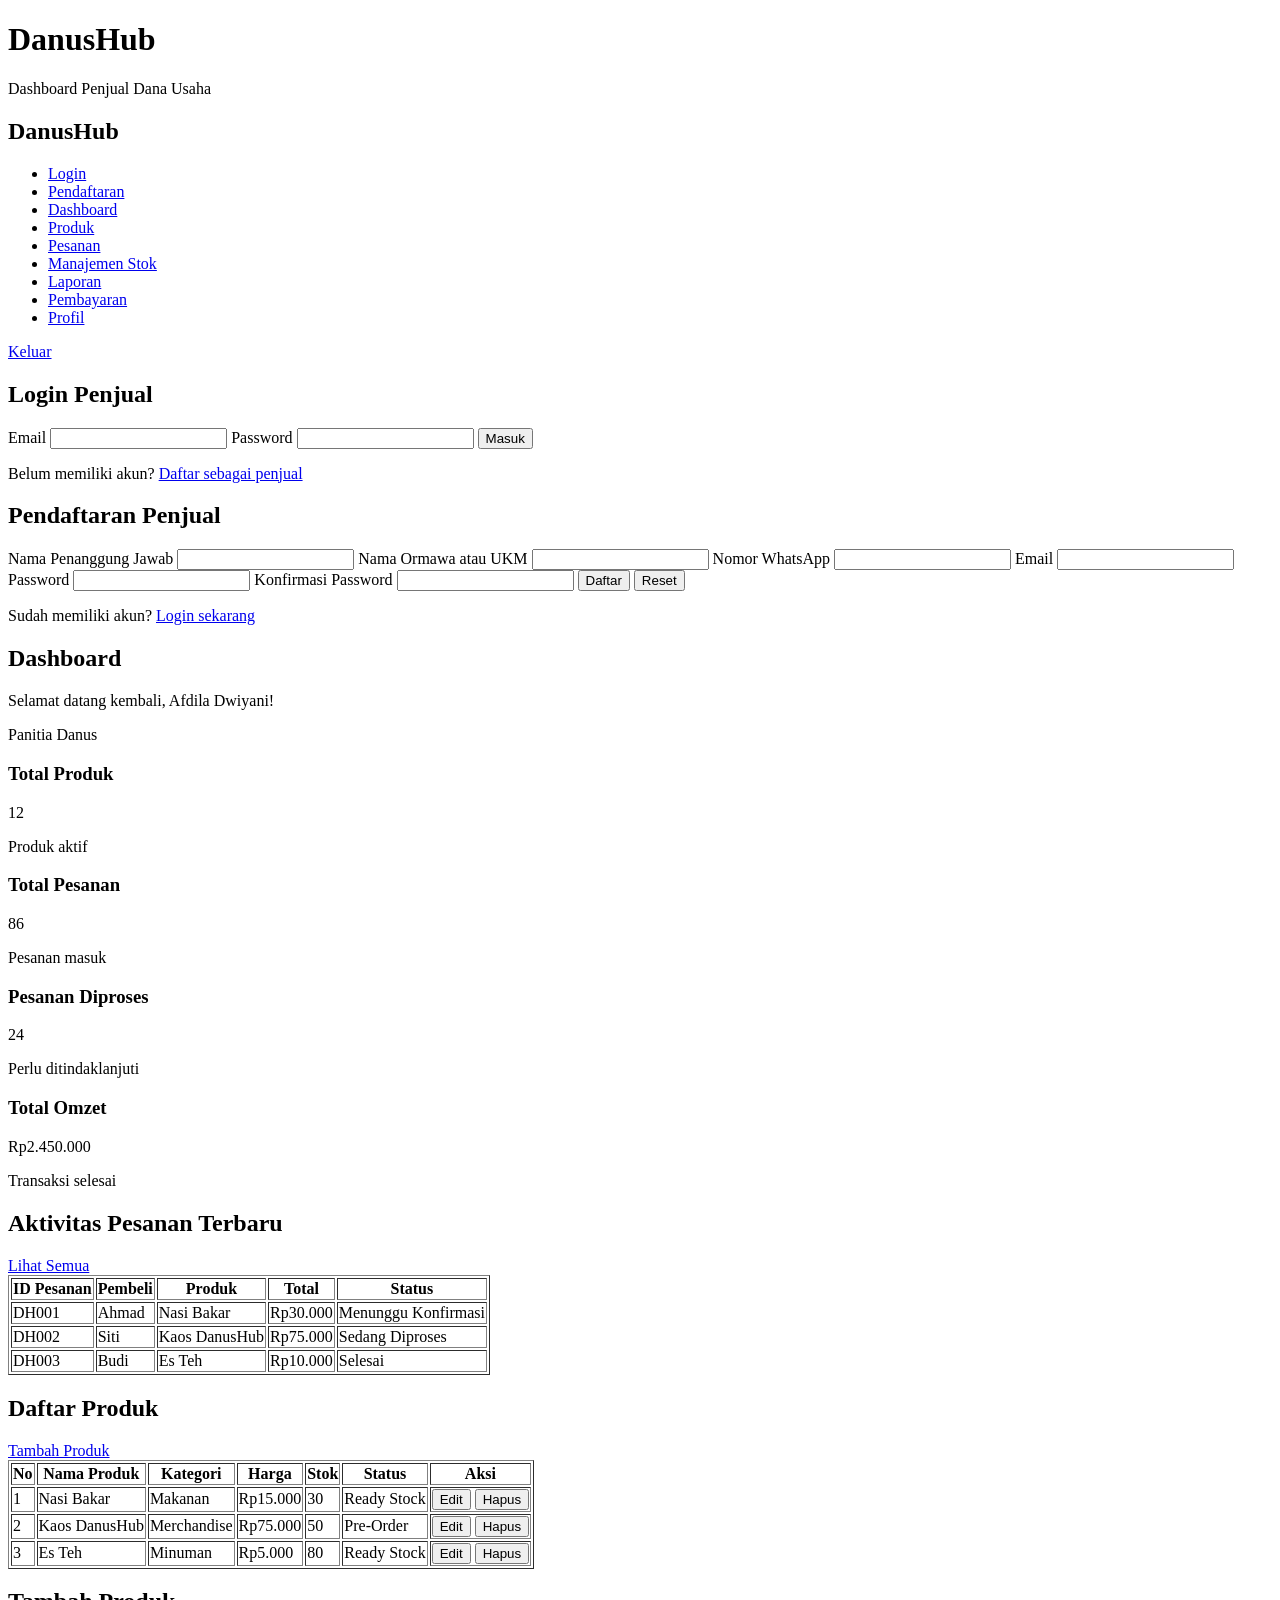
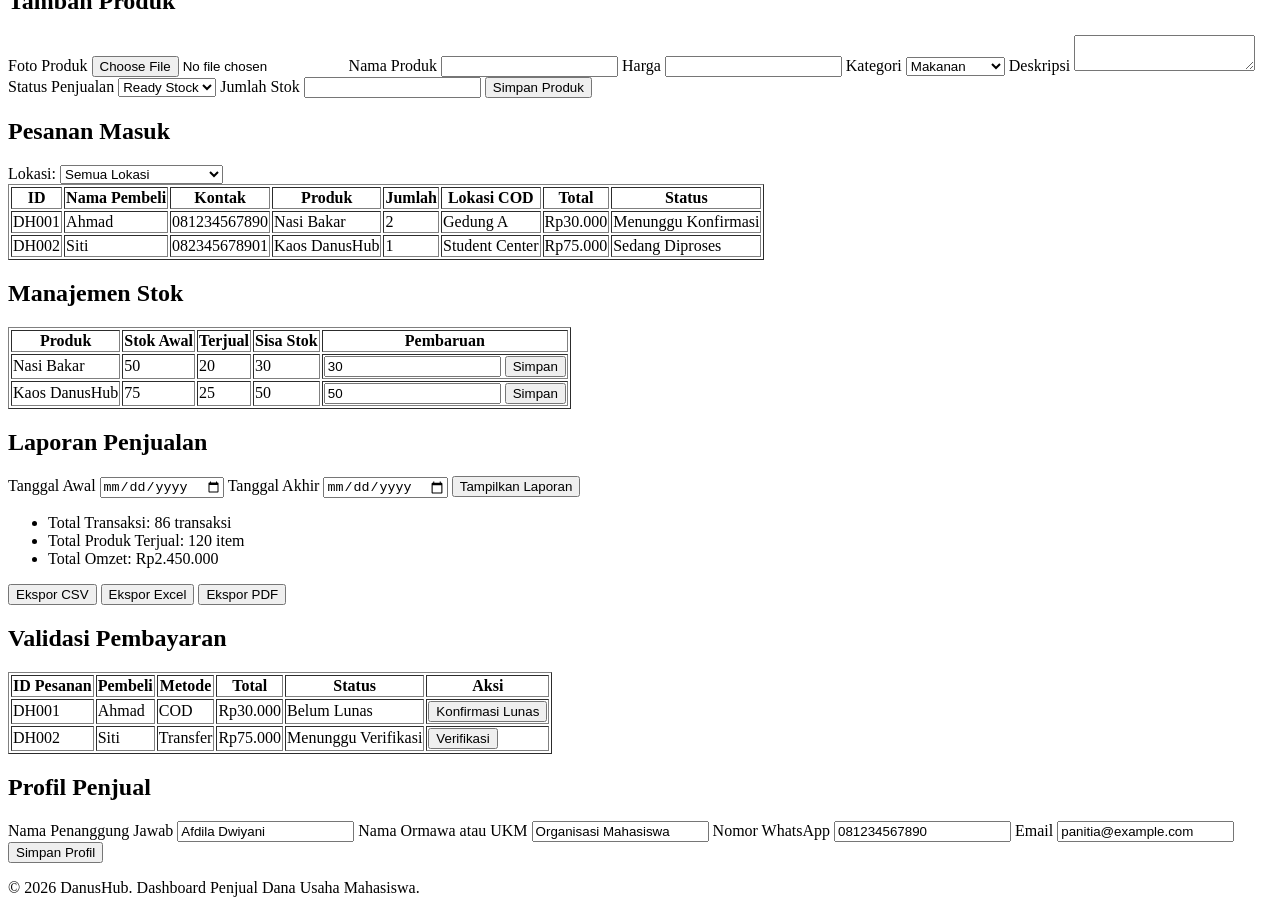
==== index.html @ 1421d28a "Menambahkan File HTML" ====
<!DOCTYPE html>
<html lang="id">
<head>
    <meta charset="UTF-8">
    <meta name="viewport" content="width=device-width, initial-scale=1.0">
    <title>DanusHub - Dashboard</title>
</head>
<body>

    <header class="topbar">
        <h1>DanusHub</h1>
        <p>Dashboard Penjual Dana Usaha</p>
    </header>

    <div class="layout">

        <aside class="sidebar">
            <h2>DanusHub</h2>

            <nav>
                <ul>
                    <!-- ...existing code... -->
                    <li><a href="#login">Login</a></li>
                    <li><a href="#pendaftaran">Pendaftaran</a></li>
                    <!-- ...existing code... -->
                    <li><a href="#dashboard">Dashboard</a></li>
                    <li><a href="#produk">Produk</a></li>
                    <li><a href="#pesanan">Pesanan</a></li>
                    <li><a href="#stok">Manajemen Stok</a></li>
                    <li><a href="#laporan">Laporan</a></li>
                    <li><a href="#pembayaran">Pembayaran</a></li>
                    <li><a href="#profil">Profil</a></li>
                </ul>
            </nav>

            <a href="#login">Keluar</a>
        </aside>

        <main class="main-content">
                        <!-- ...existing code... -->

            <section id="login" class="content-section">
                <h2>Login Penjual</h2>

                <form>
                    <label for="login-email">Email</label>
                    <input type="email" id="login-email" name="login-email" required>

                    <label for="login-password">Password</label>
                    <input type="password" id="login-password" name="login-password" required>

                    <button type="submit">Masuk</button>
                </form>

                <p>Belum memiliki akun?
                    <a href="#pendaftaran">Daftar sebagai penjual</a>
                </p>
            </section>

            <section id="pendaftaran" class="content-section">
                <h2>Pendaftaran Penjual</h2>

                <form>
                    <label for="nama-penanggung-jawab">Nama Penanggung Jawab</label>
                    <input
                        type="text"
                        id="nama-penanggung-jawab"
                        name="nama-penanggung-jawab"
                        required
                    >

                    <label for="nama-ormawa">Nama Ormawa atau UKM</label>
                    <input
                        type="text"
                        id="nama-ormawa"
                        name="nama-ormawa"
                        required
                    >

                    <label for="nomor-whatsapp">Nomor WhatsApp</label>
                    <input
                        type="tel"
                        id="nomor-whatsapp"
                        name="nomor-whatsapp"
                        required
                    >

                    <label for="email-pendaftaran">Email</label>
                    <input
                        type="email"
                        id="email-pendaftaran"
                        name="email-pendaftaran"
                        required
                    >

                    <label for="password-pendaftaran">Password</label>
                    <input
                        type="password"
                        id="password-pendaftaran"
                        name="password-pendaftaran"
                        required
                    >

                    <label for="konfirmasi-password">Konfirmasi Password</label>
                    <input
                        type="password"
                        id="konfirmasi-password"
                        name="konfirmasi-password"
                        required
                    >

                    <button type="submit">Daftar</button>
                    <button type="reset">Reset</button>
                </form>

                <p>Sudah memiliki akun?
                    <a href="#login">Login sekarang</a>
                </p>
            </section>

            <!-- ...existing code... -->
            <section id="dashboard" class="dashboard-header">
                <div>
                    <h2>Dashboard</h2>
                    <p>Selamat datang kembali, Afdila Dwiyani!</p>
                </div>

                <div class="user-info">
                    <span>Panitia Danus</span>
                </div>
            </section>

            <section class="statistics">
                <article class="stat-card">
                    <h3>Total Produk</h3>
                    <p>12</p>
                    <span>Produk aktif</span>
                </article>

                <article class="stat-card">
                    <h3>Total Pesanan</h3>
                    <p>86</p>
                    <span>Pesanan masuk</span>
                </article>

                <article class="stat-card">
                    <h3>Pesanan Diproses</h3>
                    <p>24</p>
                    <span>Perlu ditindaklanjuti</span>
                </article>

                <article class="stat-card">
                    <h3>Total Omzet</h3>
                    <p>Rp2.450.000</p>
                    <span>Transaksi selesai</span>
                </article>
            </section>

            <section class="content-section">
                <div class="section-title">
                    <h2>Aktivitas Pesanan Terbaru</h2>
                    <a href="#pesanan">Lihat Semua</a>
                </div>

                <table border="1">
                    <thead>
                        <tr>
                            <th>ID Pesanan</th>
                            <th>Pembeli</th>
                            <th>Produk</th>
                            <th>Total</th>
                            <th>Status</th>
                        </tr>
                    </thead>
                    <tbody>
                        <tr>
                            <td>DH001</td>
                            <td>Ahmad</td>
                            <td>Nasi Bakar</td>
                            <td>Rp30.000</td>
                            <td>Menunggu Konfirmasi</td>
                        </tr>
                        <tr>
                            <td>DH002</td>
                            <td>Siti</td>
                            <td>Kaos DanusHub</td>
                            <td>Rp75.000</td>
                            <td>Sedang Diproses</td>
                        </tr>
                        <tr>
                            <td>DH003</td>
                            <td>Budi</td>
                            <td>Es Teh</td>
                            <td>Rp10.000</td>
                            <td>Selesai</td>
                        </tr>
                    </tbody>
                </table>
            </section>

            <section id="produk" class="content-section">
                <div class="section-title">
                    <h2>Daftar Produk</h2>
                    <a href="#tambah-produk">Tambah Produk</a>
                </div>

                <table border="1">
                    <thead>
                        <tr>
                            <th>No</th>
                            <th>Nama Produk</th>
                            <th>Kategori</th>
                            <th>Harga</th>
                            <th>Stok</th>
                            <th>Status</th>
                            <th>Aksi</th>
                        </tr>
                    </thead>
                    <tbody>
                        <tr>
                            <td>1</td>
                            <td>Nasi Bakar</td>
                            <td>Makanan</td>
                            <td>Rp15.000</td>
                            <td>30</td>
                            <td>Ready Stock</td>
                            <td>
                                <button type="button">Edit</button>
                                <button type="button">Hapus</button>
                            </td>
                        </tr>
                        <tr>
                            <td>2</td>
                            <td>Kaos DanusHub</td>
                            <td>Merchandise</td>
                            <td>Rp75.000</td>
                            <td>50</td>
                            <td>Pre-Order</td>
                            <td>
                                <button type="button">Edit</button>
                                <button type="button">Hapus</button>
                            </td>
                        </tr>
                        <tr>
                            <td>3</td>
                            <td>Es Teh</td>
                            <td>Minuman</td>
                            <td>Rp5.000</td>
                            <td>80</td>
                            <td>Ready Stock</td>
                            <td>
                                <button type="button">Edit</button>
                                <button type="button">Hapus</button>
                            </td>
                        </tr>
                    </tbody>
                </table>
            </section>

            <section id="tambah-produk" class="content-section">
                <h2>Tambah Produk</h2>

                <form>
                    <label for="foto">Foto Produk</label>
                    <input type="file" id="foto" name="foto">

                    <label for="nama-produk">Nama Produk</label>
                    <input type="text" id="nama-produk" name="nama-produk" required>

                    <label for="harga">Harga</label>
                    <input type="number" id="harga" name="harga" required>

                    <label for="kategori">Kategori</label>
                    <select id="kategori" name="kategori">
                        <option value="makanan">Makanan</option>
                        <option value="minuman">Minuman</option>
                        <option value="merchandise">Merchandise</option>
                        <option value="jasa">Jasa</option>
                    </select>

                    <label for="deskripsi">Deskripsi</label>
                    <textarea id="deskripsi" name="deskripsi"></textarea>

                    <label for="status">Status Penjualan</label>
                    <select id="status" name="status">
                        <option value="ready">Ready Stock</option>
                        <option value="po">Pre-Order</option>
                    </select>

                    <label for="stok-produk">Jumlah Stok</label>
                    <input type="number" id="stok-produk" name="stok-produk" min="0">

                    <button type="submit">Simpan Produk</button>
                </form>
            </section>

            <section id="pesanan" class="content-section">
                <div class="section-title">
                    <h2>Pesanan Masuk</h2>

                    <form>
                        <label for="filter-lokasi">Lokasi:</label>
                        <select id="filter-lokasi">
                            <option>Semua Lokasi</option>
                            <option>Gedung A</option>
                            <option>Gedung Kuliah Terpadu</option>
                            <option>Student Center</option>
                        </select>
                    </form>
                </div>

                <table border="1">
                    <thead>
                        <tr>
                            <th>ID</th>
                            <th>Nama Pembeli</th>
                            <th>Kontak</th>
                            <th>Produk</th>
                            <th>Jumlah</th>
                            <th>Lokasi COD</th>
                            <th>Total</th>
                            <th>Status</th>
                        </tr>
                    </thead>
                    <tbody>
                        <tr>
                            <td>DH001</td>
                            <td>Ahmad</td>
                            <td>081234567890</td>
                            <td>Nasi Bakar</td>
                            <td>2</td>
                            <td>Gedung A</td>
                            <td>Rp30.000</td>
                            <td>Menunggu Konfirmasi</td>
                        </tr>
                        <tr>
                            <td>DH002</td>
                            <td>Siti</td>
                            <td>082345678901</td>
                            <td>Kaos DanusHub</td>
                            <td>1</td>
                            <td>Student Center</td>
                            <td>Rp75.000</td>
                            <td>Sedang Diproses</td>
                        </tr>
                    </tbody>
                </table>
            </section>

            <section id="stok" class="content-section">
                <h2>Manajemen Stok</h2>

                <table border="1">
                    <thead>
                        <tr>
                            <th>Produk</th>
                            <th>Stok Awal</th>
                            <th>Terjual</th>
                            <th>Sisa Stok</th>
                            <th>Pembaruan</th>
                        </tr>
                    </thead>
                    <tbody>
                        <tr>
                            <td>Nasi Bakar</td>
                            <td>50</td>
                            <td>20</td>
                            <td>30</td>
                            <td>
                                <input type="number" value="30">
                                <button type="button">Simpan</button>
                            </td>
                        </tr>
                        <tr>
                            <td>Kaos DanusHub</td>
                            <td>75</td>
                            <td>25</td>
                            <td>50</td>
                            <td>
                                <input type="number" value="50">
                                <button type="button">Simpan</button>
                            </td>
                        </tr>
                    </tbody>
                </table>
            </section>

            <section id="laporan" class="content-section">
                <h2>Laporan Penjualan</h2>

                <form>
                    <label for="tanggal-awal">Tanggal Awal</label>
                    <input type="date" id="tanggal-awal">

                    <label for="tanggal-akhir">Tanggal Akhir</label>
                    <input type="date" id="tanggal-akhir">

                    <button type="submit">Tampilkan Laporan</button>
                </form>

                <ul>
                    <li>Total Transaksi: 86 transaksi</li>
                    <li>Total Produk Terjual: 120 item</li>
                    <li>Total Omzet: Rp2.450.000</li>
                </ul>

                <button type="button">Ekspor CSV</button>
                <button type="button">Ekspor Excel</button>
                <button type="button">Ekspor PDF</button>
            </section>

            <section id="pembayaran" class="content-section">
                <h2>Validasi Pembayaran</h2>

                <table border="1">
                    <thead>
                        <tr>
                            <th>ID Pesanan</th>
                            <th>Pembeli</th>
                            <th>Metode</th>
                            <th>Total</th>
                            <th>Status</th>
                            <th>Aksi</th>
                        </tr>
                    </thead>
                    <tbody>
                        <tr>
                            <td>DH001</td>
                            <td>Ahmad</td>
                            <td>COD</td>
                            <td>Rp30.000</td>
                            <td>Belum Lunas</td>
                            <td><button type="button">Konfirmasi Lunas</button></td>
                        </tr>
                        <tr>
                            <td>DH002</td>
                            <td>Siti</td>
                            <td>Transfer</td>
                            <td>Rp75.000</td>
                            <td>Menunggu Verifikasi</td>
                            <td><button type="button">Verifikasi</button></td>
                        </tr>
                    </tbody>
                </table>
            </section>

            <section id="profil" class="content-section">
                <h2>Profil Penjual</h2>

                <form>
                    <label for="nama">Nama Penanggung Jawab</label>
                    <input type="text" id="nama" value="Afdila Dwiyani">

                    <label for="ormawa">Nama Ormawa atau UKM</label>
                    <input type="text" id="ormawa" value="Organisasi Mahasiswa">

                    <label for="whatsapp">Nomor WhatsApp</label>
                    <input type="tel" id="whatsapp" value="081234567890">

                    <label for="email">Email</label>
                    <input type="email" id="email" value="panitia@example.com">

                    <button type="submit">Simpan Profil</button>
                </form>
            </section>

        </main>
    </div>

    <footer>
        <p>&copy; 2026 DanusHub. Dashboard Penjual Dana Usaha Mahasiswa.</p>
    </footer>

</body>
</html>
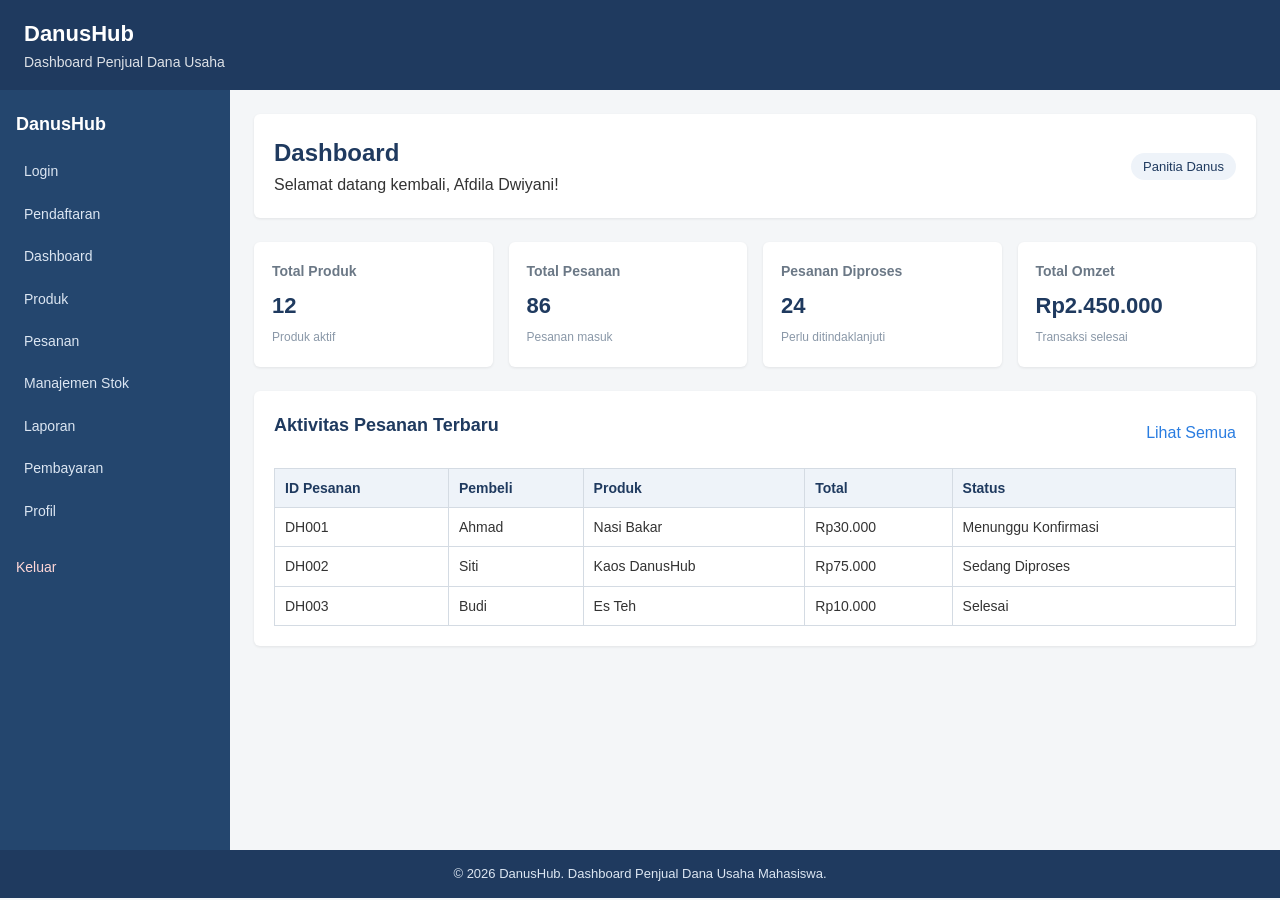
==== commit e6726de1: "replace index to dashboard" ====
--- a/index.html
+++ b/index.html
@@ -4,9 +4,14 @@
     <meta charset="UTF-8">
     <meta name="viewport" content="width=device-width, initial-scale=1.0">
     <title>DanusHub - Dashboard</title>
+    <link rel="stylesheet" href="style.css">
+    <script>
+        window.location.replace("dashboard.html");
+    </script>
 </head>
 <body>
-
+    <p>Mengalihkan ke <a href="dashboard.html">dashboard</a>...</p>
+    <!--
     <header class="topbar">
         <h1>DanusHub</h1>
         <p>Dashboard Penjual Dana Usaha</p>
@@ -19,10 +24,8 @@
 
             <nav>
                 <ul>
-                    <!-- ...existing code... -->
                     <li><a href="#login">Login</a></li>
                     <li><a href="#pendaftaran">Pendaftaran</a></li>
-                    <!-- ...existing code... -->
                     <li><a href="#dashboard">Dashboard</a></li>
                     <li><a href="#produk">Produk</a></li>
                     <li><a href="#pesanan">Pesanan</a></li>
@@ -37,7 +40,6 @@
         </aside>
 
         <main class="main-content">
-                        <!-- ...existing code... -->
 
             <section id="login" class="content-section">
                 <h2>Login Penjual</h2>
@@ -118,7 +120,6 @@
                 </p>
             </section>
 
-            <!-- ...existing code... -->
             <section id="dashboard" class="dashboard-header">
                 <div>
                     <h2>Dashboard</h2>
@@ -470,6 +471,8 @@
     <footer>
         <p>&copy; 2026 DanusHub. Dashboard Penjual Dana Usaha Mahasiswa.</p>
     </footer>
+    -->
+
 
 </body>
 </html>
--- a/style.css
+++ b/style.css
@@ -0,0 +1,268 @@
+/* ===== Reset & Dasar ===== */
+* {
+    margin: 0;
+    padding: 0;
+    box-sizing: border-box;
+}
+
+body {
+    font-family: Arial, Helvetica, sans-serif;
+    background-color: #f4f6f8;
+    color: #333;
+    line-height: 1.6;
+}
+
+a {
+    color: #2a7de1;
+    text-decoration: none;
+}
+
+a:hover {
+    text-decoration: underline;
+}
+
+/* ===== Topbar ===== */
+.topbar {
+    background-color: #1f3a5f;
+    color: #fff;
+    padding: 16px 24px;
+}
+
+.topbar h1 {
+    font-size: 22px;
+}
+
+.topbar p {
+    font-size: 14px;
+    opacity: 0.85;
+}
+
+/* ===== Layout ===== */
+.layout {
+    display: flex;
+    min-height: calc(100vh - 140px);
+}
+
+/* ===== Sidebar ===== */
+.sidebar {
+    width: 230px;
+    background-color: #24466e;
+    color: #fff;
+    padding: 20px 16px;
+    flex-shrink: 0;
+}
+
+.sidebar h2 {
+    font-size: 18px;
+    margin-bottom: 16px;
+}
+
+.sidebar nav ul {
+    list-style: none;
+}
+
+.sidebar nav ul li {
+    margin-bottom: 8px;
+}
+
+.sidebar nav ul li a {
+    color: #dce6f2;
+    display: block;
+    padding: 6px 8px;
+    border-radius: 4px;
+    font-size: 14px;
+}
+
+.sidebar nav ul li a:hover {
+    background-color: #2f5a8a;
+    text-decoration: none;
+}
+
+.sidebar > a {
+    display: inline-block;
+    margin-top: 20px;
+    color: #ffd7d7;
+    font-size: 14px;
+}
+
+/* ===== Main Content ===== */
+.main-content {
+    flex: 1;
+    padding: 24px;
+}
+
+.content-section {
+    background-color: #fff;
+    padding: 20px;
+    margin-bottom: 24px;
+    border-radius: 6px;
+    box-shadow: 0 1px 3px rgba(0, 0, 0, 0.08);
+}
+
+.content-section h2 {
+    font-size: 18px;
+    margin-bottom: 16px;
+    color: #1f3a5f;
+}
+
+.section-title {
+    display: flex;
+    justify-content: space-between;
+    align-items: center;
+    margin-bottom: 12px;
+}
+
+/* ===== Form ===== */
+form label {
+    display: block;
+    margin-top: 12px;
+    margin-bottom: 4px;
+    font-size: 14px;
+    font-weight: bold;
+}
+
+form input,
+form select,
+form textarea {
+    width: 100%;
+    padding: 8px 10px;
+    border: 1px solid #c5cdd6;
+    border-radius: 4px;
+    font-size: 14px;
+    background-color: #fdfdfd;
+}
+
+form textarea {
+    min-height: 80px;
+    resize: vertical;
+}
+
+form button {
+    margin-top: 16px;
+    margin-right: 8px;
+    padding: 8px 16px;
+    background-color: #2a7de1;
+    color: #fff;
+    border: none;
+    border-radius: 4px;
+    cursor: pointer;
+    font-size: 14px;
+}
+
+form button[type="reset"] {
+    background-color: #8a98a8;
+}
+
+form button:hover {
+    opacity: 0.9;
+}
+
+/* ===== Tabel ===== */
+table {
+    width: 100%;
+    border-collapse: collapse;
+    margin-top: 12px;
+    font-size: 14px;
+}
+
+table th,
+table td {
+    border: 1px solid #d4dbe3;
+    padding: 8px 10px;
+    text-align: left;
+}
+
+table th {
+    background-color: #eef3f9;
+    color: #1f3a5f;
+}
+
+table button {
+    padding: 5px 10px;
+    font-size: 12px;
+    border: none;
+    border-radius: 4px;
+    background-color: #2a7de1;
+    color: #fff;
+    cursor: pointer;
+    margin-right: 4px;
+}
+
+table button:hover {
+    opacity: 0.9;
+}
+
+/* ===== Dashboard ===== */
+.dashboard-header {
+    display: flex;
+    justify-content: space-between;
+    align-items: center;
+    background-color: #fff;
+    padding: 20px;
+    border-radius: 6px;
+    margin-bottom: 24px;
+    box-shadow: 0 1px 3px rgba(0, 0, 0, 0.08);
+}
+
+.dashboard-header h2 {
+    color: #1f3a5f;
+}
+
+.user-info span {
+    background-color: #eef3f9;
+    padding: 6px 12px;
+    border-radius: 20px;
+    font-size: 13px;
+    color: #1f3a5f;
+}
+
+.statistics {
+    display: grid;
+    grid-template-columns: repeat(auto-fit, minmax(180px, 1fr));
+    gap: 16px;
+    margin-bottom: 24px;
+}
+
+.stat-card {
+    background-color: #fff;
+    padding: 18px;
+    border-radius: 6px;
+    box-shadow: 0 1px 3px rgba(0, 0, 0, 0.08);
+}
+
+.stat-card h3 {
+    font-size: 14px;
+    color: #6b7886;
+    margin-bottom: 6px;
+}
+
+.stat-card p {
+    font-size: 22px;
+    font-weight: bold;
+    color: #1f3a5f;
+}
+
+.stat-card span {
+    font-size: 12px;
+    color: #8a98a8;
+}
+
+/* ===== Footer ===== */
+footer {
+    background-color: #1f3a5f;
+    color: #dce6f2;
+    text-align: center;
+    padding: 14px;
+    font-size: 13px;
+}
+
+/* ===== Responsif ===== */
+@media (max-width: 768px) {
+    .layout {
+        flex-direction: column;
+    }
+
+    .sidebar {
+        width: 100%;
+    }
+}
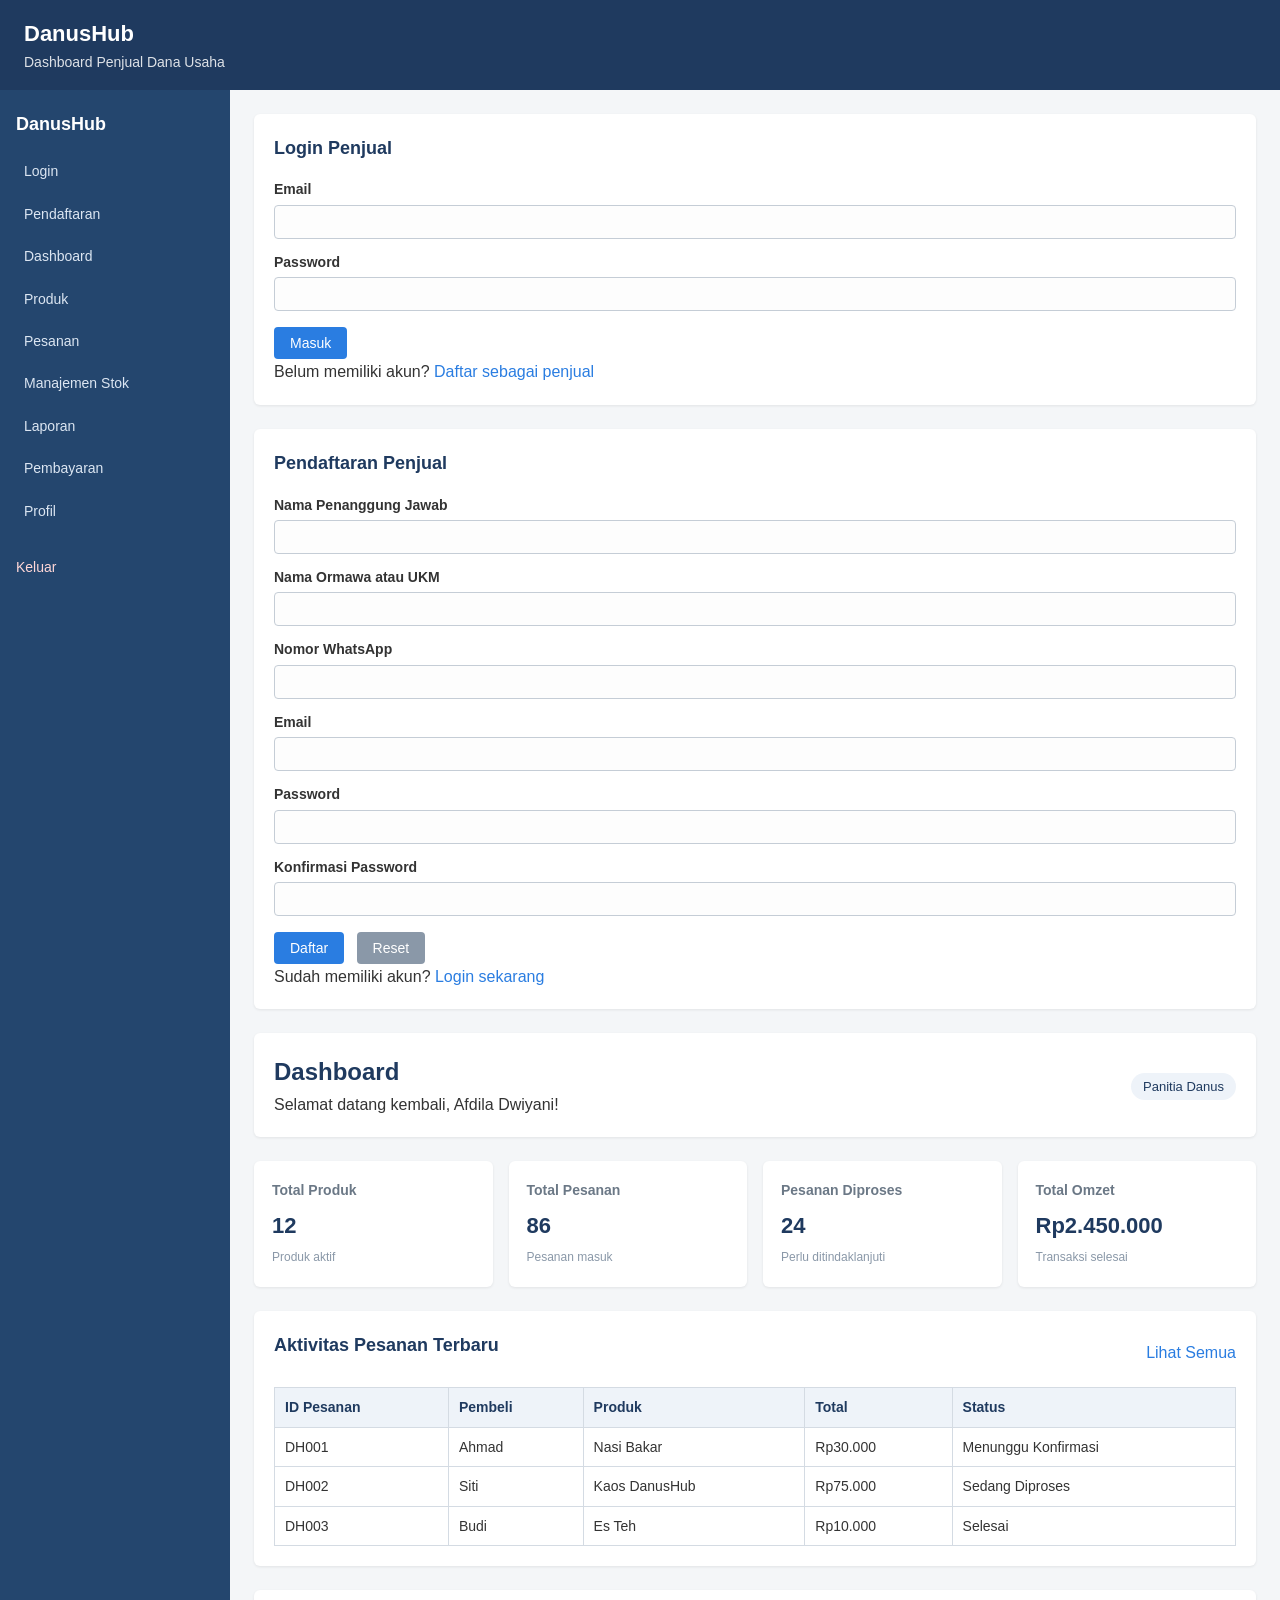
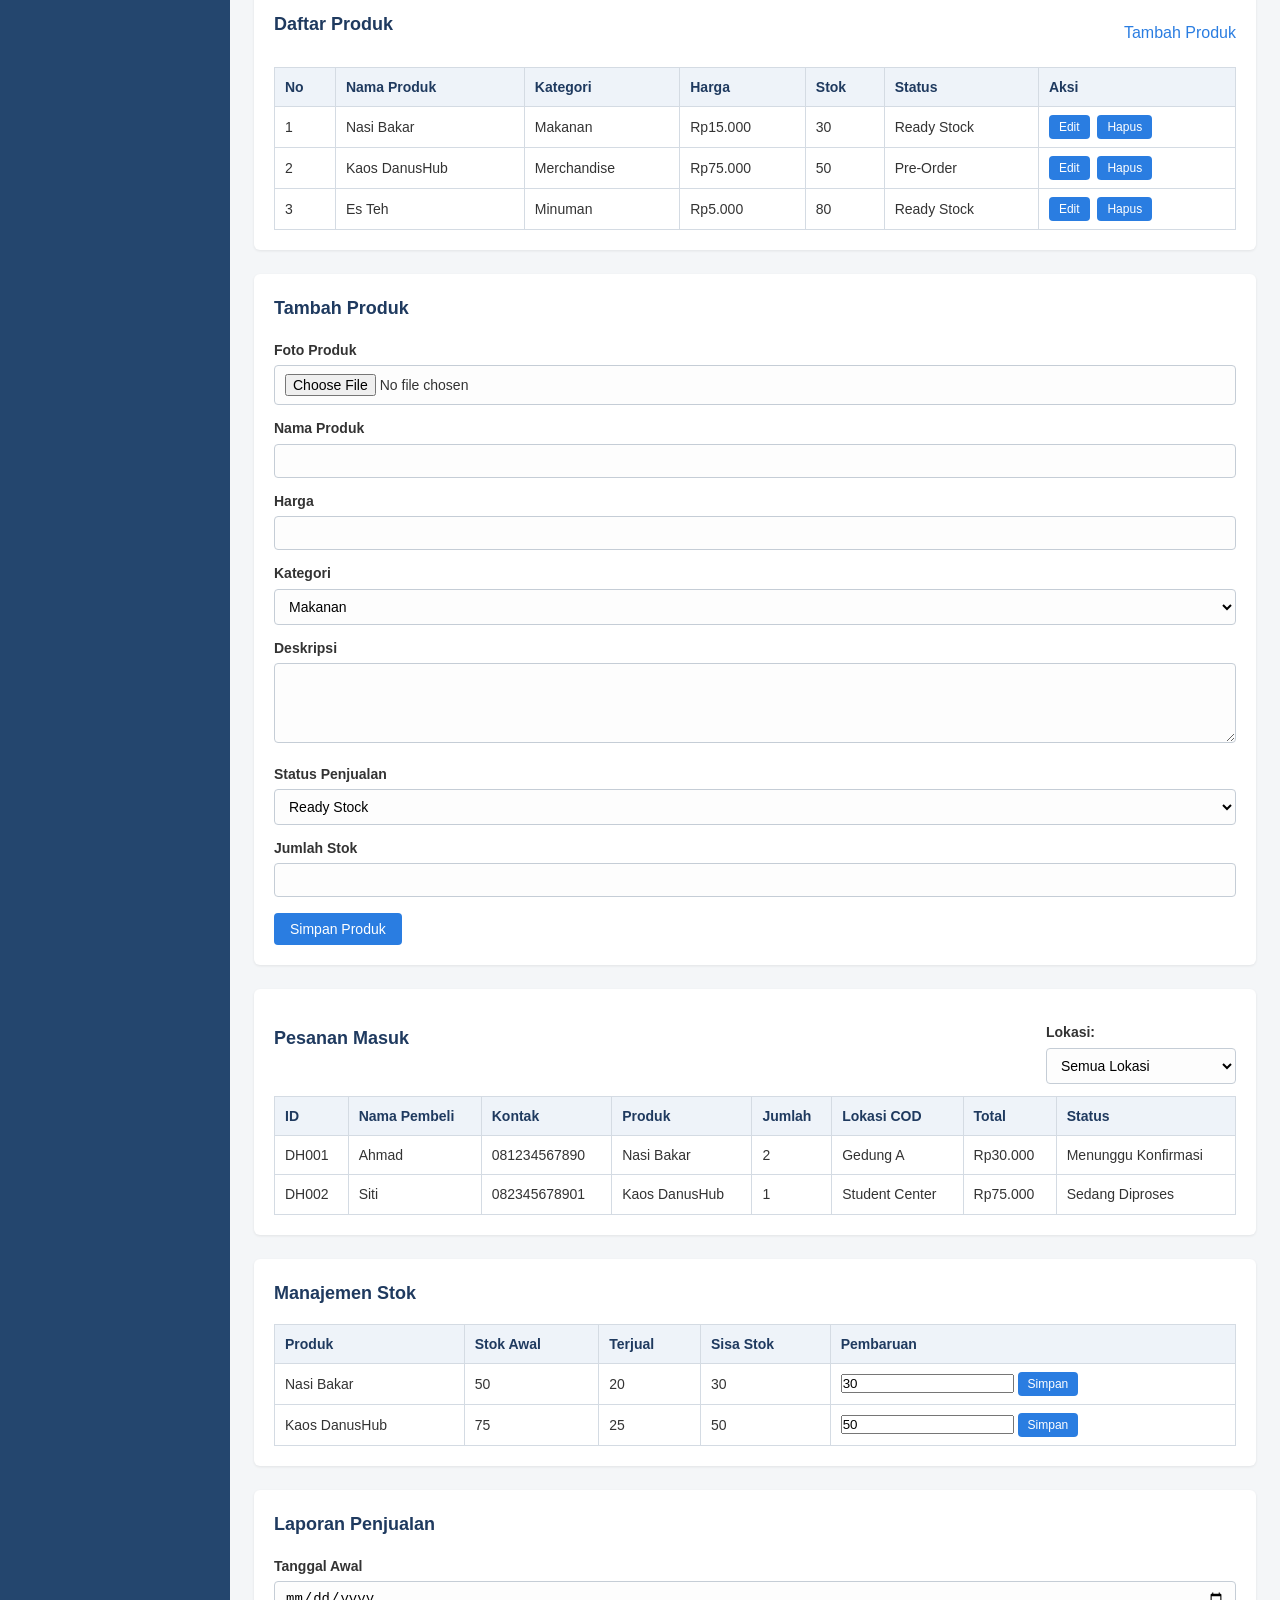
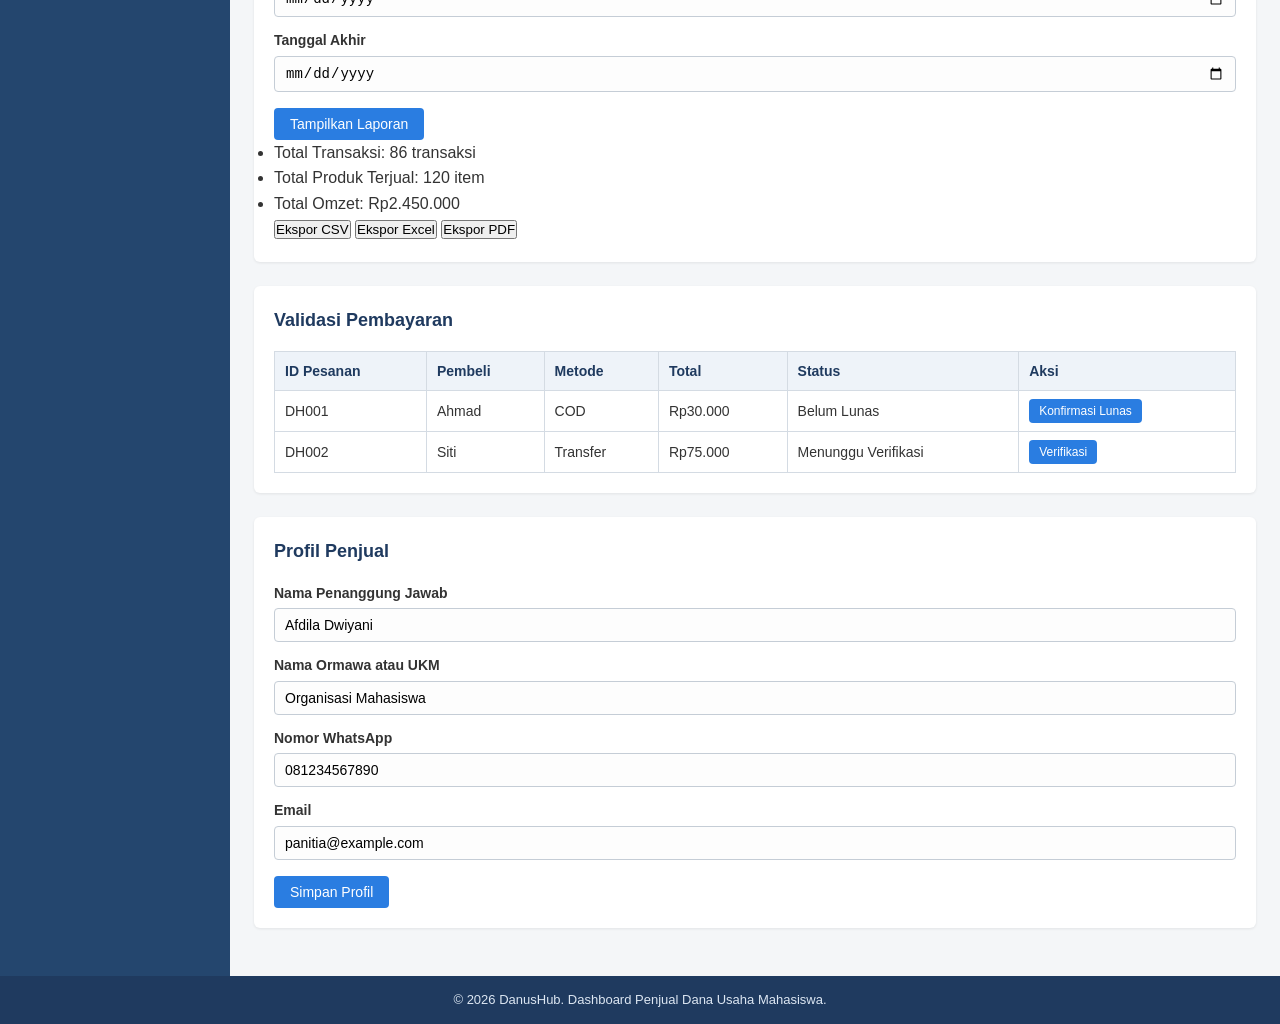
==== commit a1669671: "chore: add live server settings and link stylesheet" ====
--- a/index.html
+++ b/index.html
@@ -1,17 +1,15 @@
 <!DOCTYPE html>
 <html lang="id">
+
 <head>
     <meta charset="UTF-8">
     <meta name="viewport" content="width=device-width, initial-scale=1.0">
     <title>DanusHub - Dashboard</title>
     <link rel="stylesheet" href="style.css">
-    <script>
-        window.location.replace("dashboard.html");
-    </script>
 </head>
+
 <body>
-    <p>Mengalihkan ke <a href="dashboard.html">dashboard</a>...</p>
-    <!--
+
     <header class="topbar">
         <h1>DanusHub</h1>
         <p>Dashboard Penjual Dana Usaha</p>
@@ -24,8 +22,10 @@
 
             <nav>
                 <ul>
+                    <!-- ...existing code... -->
                     <li><a href="#login">Login</a></li>
                     <li><a href="#pendaftaran">Pendaftaran</a></li>
+                    <!-- ...existing code... -->
                     <li><a href="#dashboard">Dashboard</a></li>
                     <li><a href="#produk">Produk</a></li>
                     <li><a href="#pesanan">Pesanan</a></li>
@@ -40,6 +40,7 @@
         </aside>
 
         <main class="main-content">
+            <!-- ...existing code... -->
 
             <section id="login" class="content-section">
                 <h2>Login Penjual</h2>
@@ -64,52 +65,22 @@
 
                 <form>
                     <label for="nama-penanggung-jawab">Nama Penanggung Jawab</label>
-                    <input
-                        type="text"
-                        id="nama-penanggung-jawab"
-                        name="nama-penanggung-jawab"
-                        required
-                    >
+                    <input type="text" id="nama-penanggung-jawab" name="nama-penanggung-jawab" required>
 
                     <label for="nama-ormawa">Nama Ormawa atau UKM</label>
-                    <input
-                        type="text"
-                        id="nama-ormawa"
-                        name="nama-ormawa"
-                        required
-                    >
+                    <input type="text" id="nama-ormawa" name="nama-ormawa" required>
 
                     <label for="nomor-whatsapp">Nomor WhatsApp</label>
-                    <input
-                        type="tel"
-                        id="nomor-whatsapp"
-                        name="nomor-whatsapp"
-                        required
-                    >
+                    <input type="tel" id="nomor-whatsapp" name="nomor-whatsapp" required>
 
                     <label for="email-pendaftaran">Email</label>
-                    <input
-                        type="email"
-                        id="email-pendaftaran"
-                        name="email-pendaftaran"
-                        required
-                    >
+                    <input type="email" id="email-pendaftaran" name="email-pendaftaran" required>
 
                     <label for="password-pendaftaran">Password</label>
-                    <input
-                        type="password"
-                        id="password-pendaftaran"
-                        name="password-pendaftaran"
-                        required
-                    >
+                    <input type="password" id="password-pendaftaran" name="password-pendaftaran" required>
 
                     <label for="konfirmasi-password">Konfirmasi Password</label>
-                    <input
-                        type="password"
-                        id="konfirmasi-password"
-                        name="konfirmasi-password"
-                        required
-                    >
+                    <input type="password" id="konfirmasi-password" name="konfirmasi-password" required>
 
                     <button type="submit">Daftar</button>
                     <button type="reset">Reset</button>
@@ -120,6 +91,7 @@
                 </p>
             </section>
 
+            <!-- ...existing code... -->
             <section id="dashboard" class="dashboard-header">
                 <div>
                     <h2>Dashboard</h2>
@@ -471,8 +443,7 @@
     <footer>
         <p>&copy; 2026 DanusHub. Dashboard Penjual Dana Usaha Mahasiswa.</p>
     </footer>
-    -->
-
 
 </body>
+
 </html>
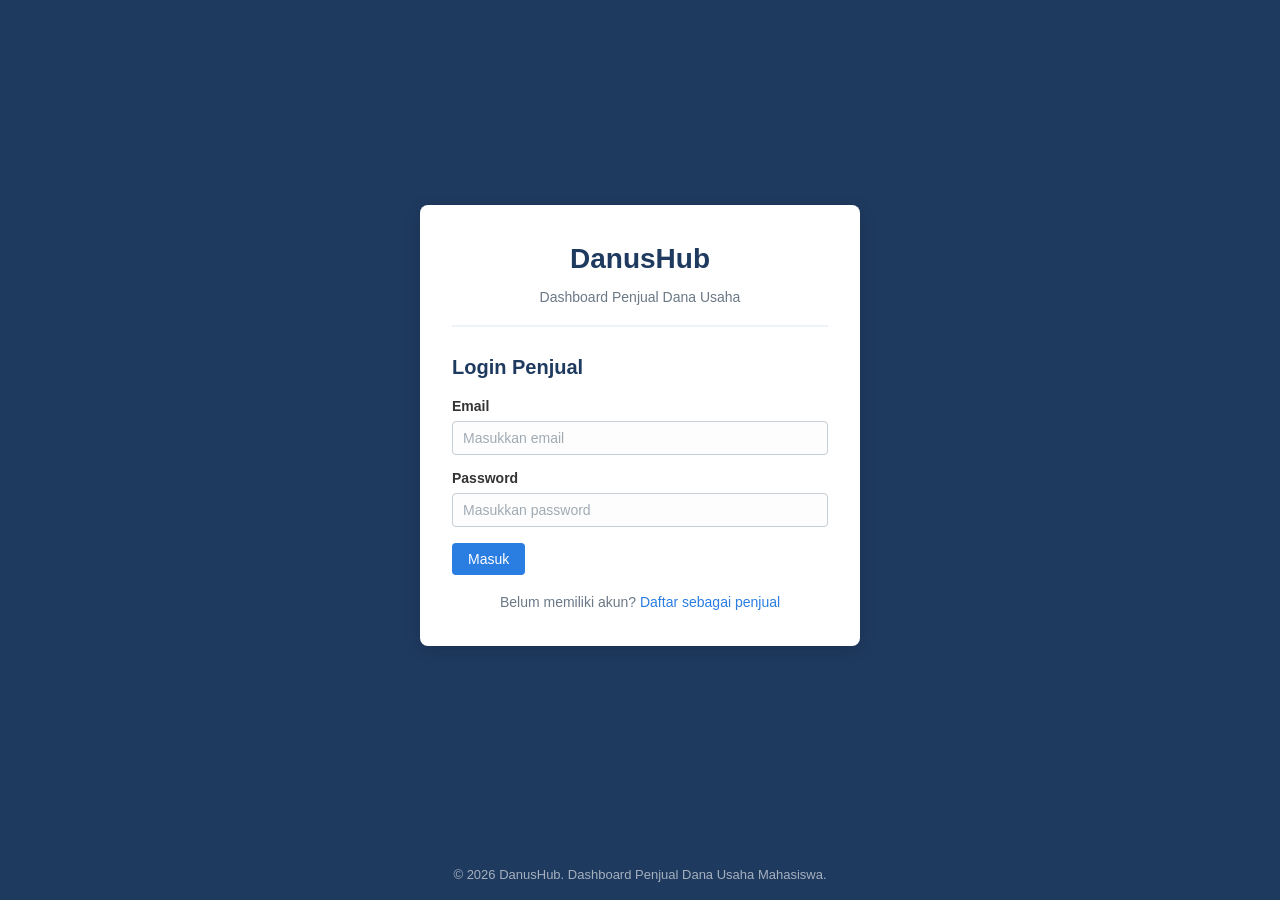
==== commit e4c445ca: "Merapikan sistem: pisahkan halaman dan update alur login pendaftaran" ====
--- a/index.html
+++ b/index.html
@@ -1,449 +1,11 @@
 <!DOCTYPE html>
 <html lang="id">
-
 <head>
     <meta charset="UTF-8">
-    <meta name="viewport" content="width=device-width, initial-scale=1.0">
-    <title>DanusHub - Dashboard</title>
-    <link rel="stylesheet" href="style.css">
+    <meta http-equiv="refresh" content="0; url=login.html">
+    <title>DanusHub - Redirect</title>
 </head>
-
 <body>
-
-    <header class="topbar">
-        <h1>DanusHub</h1>
-        <p>Dashboard Penjual Dana Usaha</p>
-    </header>
-
-    <div class="layout">
-
-        <aside class="sidebar">
-            <h2>DanusHub</h2>
-
-            <nav>
-                <ul>
-                    <!-- ...existing code... -->
-                    <li><a href="#login">Login</a></li>
-                    <li><a href="#pendaftaran">Pendaftaran</a></li>
-                    <!-- ...existing code... -->
-                    <li><a href="#dashboard">Dashboard</a></li>
-                    <li><a href="#produk">Produk</a></li>
-                    <li><a href="#pesanan">Pesanan</a></li>
-                    <li><a href="#stok">Manajemen Stok</a></li>
-                    <li><a href="#laporan">Laporan</a></li>
-                    <li><a href="#pembayaran">Pembayaran</a></li>
-                    <li><a href="#profil">Profil</a></li>
-                </ul>
-            </nav>
-
-            <a href="#login">Keluar</a>
-        </aside>
-
-        <main class="main-content">
-            <!-- ...existing code... -->
-
-            <section id="login" class="content-section">
-                <h2>Login Penjual</h2>
-
-                <form>
-                    <label for="login-email">Email</label>
-                    <input type="email" id="login-email" name="login-email" required>
-
-                    <label for="login-password">Password</label>
-                    <input type="password" id="login-password" name="login-password" required>
-
-                    <button type="submit">Masuk</button>
-                </form>
-
-                <p>Belum memiliki akun?
-                    <a href="#pendaftaran">Daftar sebagai penjual</a>
-                </p>
-            </section>
-
-            <section id="pendaftaran" class="content-section">
-                <h2>Pendaftaran Penjual</h2>
-
-                <form>
-                    <label for="nama-penanggung-jawab">Nama Penanggung Jawab</label>
-                    <input type="text" id="nama-penanggung-jawab" name="nama-penanggung-jawab" required>
-
-                    <label for="nama-ormawa">Nama Ormawa atau UKM</label>
-                    <input type="text" id="nama-ormawa" name="nama-ormawa" required>
-
-                    <label for="nomor-whatsapp">Nomor WhatsApp</label>
-                    <input type="tel" id="nomor-whatsapp" name="nomor-whatsapp" required>
-
-                    <label for="email-pendaftaran">Email</label>
-                    <input type="email" id="email-pendaftaran" name="email-pendaftaran" required>
-
-                    <label for="password-pendaftaran">Password</label>
-                    <input type="password" id="password-pendaftaran" name="password-pendaftaran" required>
-
-                    <label for="konfirmasi-password">Konfirmasi Password</label>
-                    <input type="password" id="konfirmasi-password" name="konfirmasi-password" required>
-
-                    <button type="submit">Daftar</button>
-                    <button type="reset">Reset</button>
-                </form>
-
-                <p>Sudah memiliki akun?
-                    <a href="#login">Login sekarang</a>
-                </p>
-            </section>
-
-            <!-- ...existing code... -->
-            <section id="dashboard" class="dashboard-header">
-                <div>
-                    <h2>Dashboard</h2>
-                    <p>Selamat datang kembali, Afdila Dwiyani!</p>
-                </div>
-
-                <div class="user-info">
-                    <span>Panitia Danus</span>
-                </div>
-            </section>
-
-            <section class="statistics">
-                <article class="stat-card">
-                    <h3>Total Produk</h3>
-                    <p>12</p>
-                    <span>Produk aktif</span>
-                </article>
-
-                <article class="stat-card">
-                    <h3>Total Pesanan</h3>
-                    <p>86</p>
-                    <span>Pesanan masuk</span>
-                </article>
-
-                <article class="stat-card">
-                    <h3>Pesanan Diproses</h3>
-                    <p>24</p>
-                    <span>Perlu ditindaklanjuti</span>
-                </article>
-
-                <article class="stat-card">
-                    <h3>Total Omzet</h3>
-                    <p>Rp2.450.000</p>
-                    <span>Transaksi selesai</span>
-                </article>
-            </section>
-
-            <section class="content-section">
-                <div class="section-title">
-                    <h2>Aktivitas Pesanan Terbaru</h2>
-                    <a href="#pesanan">Lihat Semua</a>
-                </div>
-
-                <table border="1">
-                    <thead>
-                        <tr>
-                            <th>ID Pesanan</th>
-                            <th>Pembeli</th>
-                            <th>Produk</th>
-                            <th>Total</th>
-                            <th>Status</th>
-                        </tr>
-                    </thead>
-                    <tbody>
-                        <tr>
-                            <td>DH001</td>
-                            <td>Ahmad</td>
-                            <td>Nasi Bakar</td>
-                            <td>Rp30.000</td>
-                            <td>Menunggu Konfirmasi</td>
-                        </tr>
-                        <tr>
-                            <td>DH002</td>
-                            <td>Siti</td>
-                            <td>Kaos DanusHub</td>
-                            <td>Rp75.000</td>
-                            <td>Sedang Diproses</td>
-                        </tr>
-                        <tr>
-                            <td>DH003</td>
-                            <td>Budi</td>
-                            <td>Es Teh</td>
-                            <td>Rp10.000</td>
-                            <td>Selesai</td>
-                        </tr>
-                    </tbody>
-                </table>
-            </section>
-
-            <section id="produk" class="content-section">
-                <div class="section-title">
-                    <h2>Daftar Produk</h2>
-                    <a href="#tambah-produk">Tambah Produk</a>
-                </div>
-
-                <table border="1">
-                    <thead>
-                        <tr>
-                            <th>No</th>
-                            <th>Nama Produk</th>
-                            <th>Kategori</th>
-                            <th>Harga</th>
-                            <th>Stok</th>
-                            <th>Status</th>
-                            <th>Aksi</th>
-                        </tr>
-                    </thead>
-                    <tbody>
-                        <tr>
-                            <td>1</td>
-                            <td>Nasi Bakar</td>
-                            <td>Makanan</td>
-                            <td>Rp15.000</td>
-                            <td>30</td>
-                            <td>Ready Stock</td>
-                            <td>
-                                <button type="button">Edit</button>
-                                <button type="button">Hapus</button>
-                            </td>
-                        </tr>
-                        <tr>
-                            <td>2</td>
-                            <td>Kaos DanusHub</td>
-                            <td>Merchandise</td>
-                            <td>Rp75.000</td>
-                            <td>50</td>
-                            <td>Pre-Order</td>
-                            <td>
-                                <button type="button">Edit</button>
-                                <button type="button">Hapus</button>
-                            </td>
-                        </tr>
-                        <tr>
-                            <td>3</td>
-                            <td>Es Teh</td>
-                            <td>Minuman</td>
-                            <td>Rp5.000</td>
-                            <td>80</td>
-                            <td>Ready Stock</td>
-                            <td>
-                                <button type="button">Edit</button>
-                                <button type="button">Hapus</button>
-                            </td>
-                        </tr>
-                    </tbody>
-                </table>
-            </section>
-
-            <section id="tambah-produk" class="content-section">
-                <h2>Tambah Produk</h2>
-
-                <form>
-                    <label for="foto">Foto Produk</label>
-                    <input type="file" id="foto" name="foto">
-
-                    <label for="nama-produk">Nama Produk</label>
-                    <input type="text" id="nama-produk" name="nama-produk" required>
-
-                    <label for="harga">Harga</label>
-                    <input type="number" id="harga" name="harga" required>
-
-                    <label for="kategori">Kategori</label>
-                    <select id="kategori" name="kategori">
-                        <option value="makanan">Makanan</option>
-                        <option value="minuman">Minuman</option>
-                        <option value="merchandise">Merchandise</option>
-                        <option value="jasa">Jasa</option>
-                    </select>
-
-                    <label for="deskripsi">Deskripsi</label>
-                    <textarea id="deskripsi" name="deskripsi"></textarea>
-
-                    <label for="status">Status Penjualan</label>
-                    <select id="status" name="status">
-                        <option value="ready">Ready Stock</option>
-                        <option value="po">Pre-Order</option>
-                    </select>
-
-                    <label for="stok-produk">Jumlah Stok</label>
-                    <input type="number" id="stok-produk" name="stok-produk" min="0">
-
-                    <button type="submit">Simpan Produk</button>
-                </form>
-            </section>
-
-            <section id="pesanan" class="content-section">
-                <div class="section-title">
-                    <h2>Pesanan Masuk</h2>
-
-                    <form>
-                        <label for="filter-lokasi">Lokasi:</label>
-                        <select id="filter-lokasi">
-                            <option>Semua Lokasi</option>
-                            <option>Gedung A</option>
-                            <option>Gedung Kuliah Terpadu</option>
-                            <option>Student Center</option>
-                        </select>
-                    </form>
-                </div>
-
-                <table border="1">
-                    <thead>
-                        <tr>
-                            <th>ID</th>
-                            <th>Nama Pembeli</th>
-                            <th>Kontak</th>
-                            <th>Produk</th>
-                            <th>Jumlah</th>
-                            <th>Lokasi COD</th>
-                            <th>Total</th>
-                            <th>Status</th>
-                        </tr>
-                    </thead>
-                    <tbody>
-                        <tr>
-                            <td>DH001</td>
-                            <td>Ahmad</td>
-                            <td>081234567890</td>
-                            <td>Nasi Bakar</td>
-                            <td>2</td>
-                            <td>Gedung A</td>
-                            <td>Rp30.000</td>
-                            <td>Menunggu Konfirmasi</td>
-                        </tr>
-                        <tr>
-                            <td>DH002</td>
-                            <td>Siti</td>
-                            <td>082345678901</td>
-                            <td>Kaos DanusHub</td>
-                            <td>1</td>
-                            <td>Student Center</td>
-                            <td>Rp75.000</td>
-                            <td>Sedang Diproses</td>
-                        </tr>
-                    </tbody>
-                </table>
-            </section>
-
-            <section id="stok" class="content-section">
-                <h2>Manajemen Stok</h2>
-
-                <table border="1">
-                    <thead>
-                        <tr>
-                            <th>Produk</th>
-                            <th>Stok Awal</th>
-                            <th>Terjual</th>
-                            <th>Sisa Stok</th>
-                            <th>Pembaruan</th>
-                        </tr>
-                    </thead>
-                    <tbody>
-                        <tr>
-                            <td>Nasi Bakar</td>
-                            <td>50</td>
-                            <td>20</td>
-                            <td>30</td>
-                            <td>
-                                <input type="number" value="30">
-                                <button type="button">Simpan</button>
-                            </td>
-                        </tr>
-                        <tr>
-                            <td>Kaos DanusHub</td>
-                            <td>75</td>
-                            <td>25</td>
-                            <td>50</td>
-                            <td>
-                                <input type="number" value="50">
-                                <button type="button">Simpan</button>
-                            </td>
-                        </tr>
-                    </tbody>
-                </table>
-            </section>
-
-            <section id="laporan" class="content-section">
-                <h2>Laporan Penjualan</h2>
-
-                <form>
-                    <label for="tanggal-awal">Tanggal Awal</label>
-                    <input type="date" id="tanggal-awal">
-
-                    <label for="tanggal-akhir">Tanggal Akhir</label>
-                    <input type="date" id="tanggal-akhir">
-
-                    <button type="submit">Tampilkan Laporan</button>
-                </form>
-
-                <ul>
-                    <li>Total Transaksi: 86 transaksi</li>
-                    <li>Total Produk Terjual: 120 item</li>
-                    <li>Total Omzet: Rp2.450.000</li>
-                </ul>
-
-                <button type="button">Ekspor CSV</button>
-                <button type="button">Ekspor Excel</button>
-                <button type="button">Ekspor PDF</button>
-            </section>
-
-            <section id="pembayaran" class="content-section">
-                <h2>Validasi Pembayaran</h2>
-
-                <table border="1">
-                    <thead>
-                        <tr>
-                            <th>ID Pesanan</th>
-                            <th>Pembeli</th>
-                            <th>Metode</th>
-                            <th>Total</th>
-                            <th>Status</th>
-                            <th>Aksi</th>
-                        </tr>
-                    </thead>
-                    <tbody>
-                        <tr>
-                            <td>DH001</td>
-                            <td>Ahmad</td>
-                            <td>COD</td>
-                            <td>Rp30.000</td>
-                            <td>Belum Lunas</td>
-                            <td><button type="button">Konfirmasi Lunas</button></td>
-                        </tr>
-                        <tr>
-                            <td>DH002</td>
-                            <td>Siti</td>
-                            <td>Transfer</td>
-                            <td>Rp75.000</td>
-                            <td>Menunggu Verifikasi</td>
-                            <td><button type="button">Verifikasi</button></td>
-                        </tr>
-                    </tbody>
-                </table>
-            </section>
-
-            <section id="profil" class="content-section">
-                <h2>Profil Penjual</h2>
-
-                <form>
-                    <label for="nama">Nama Penanggung Jawab</label>
-                    <input type="text" id="nama" value="Afdila Dwiyani">
-
-                    <label for="ormawa">Nama Ormawa atau UKM</label>
-                    <input type="text" id="ormawa" value="Organisasi Mahasiswa">
-
-                    <label for="whatsapp">Nomor WhatsApp</label>
-                    <input type="tel" id="whatsapp" value="081234567890">
-
-                    <label for="email">Email</label>
-                    <input type="email" id="email" value="panitia@example.com">
-
-                    <button type="submit">Simpan Profil</button>
-                </form>
-            </section>
-
-        </main>
-    </div>
-
-    <footer>
-        <p>&copy; 2026 DanusHub. Dashboard Penjual Dana Usaha Mahasiswa.</p>
-    </footer>
-
+    <p>Mengalihkan ke halaman login... <a href="login.html">Klik di sini jika tidak otomatis.</a></p>
 </body>
-
 </html>
